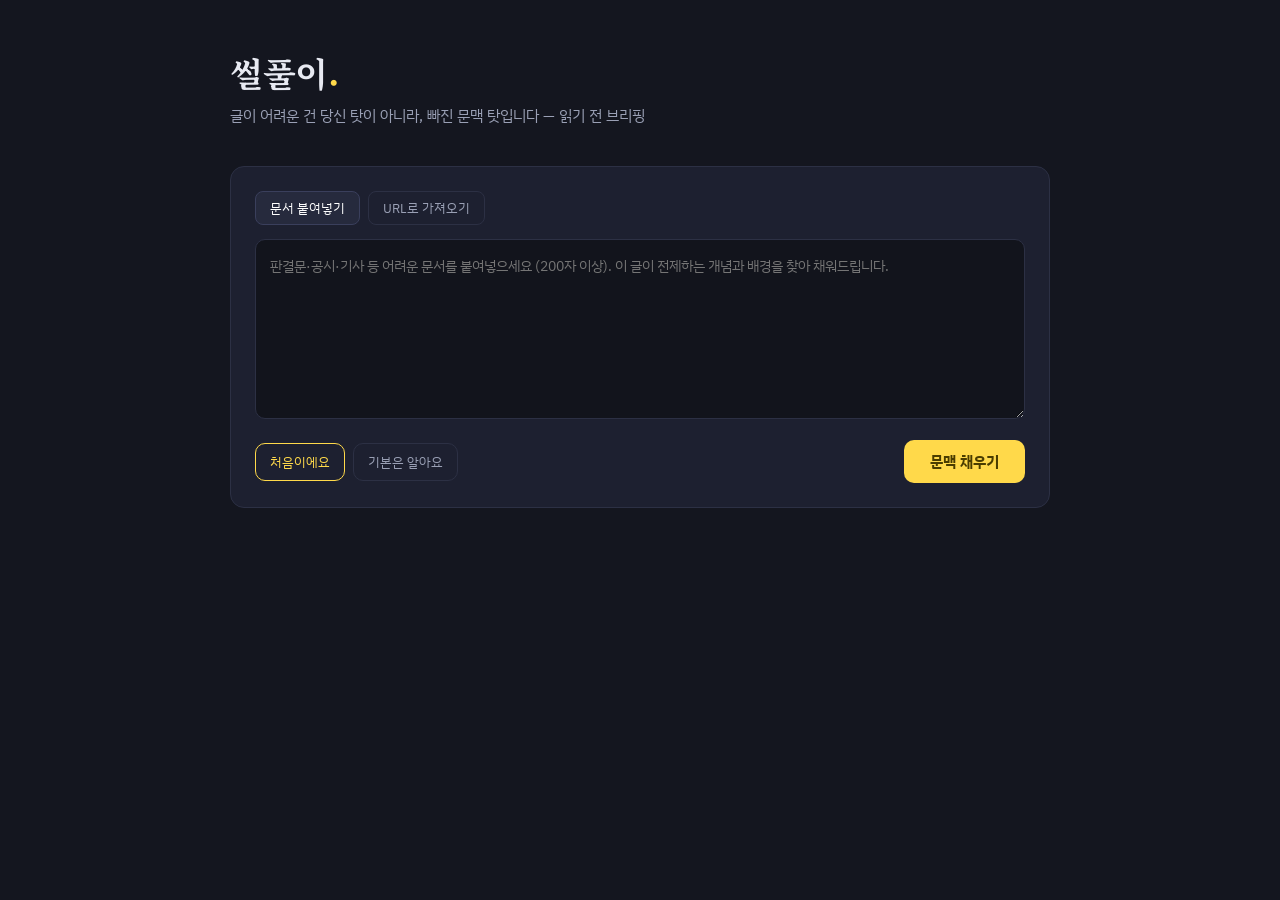
==== app/static/index.html @ b4c2c6a0 "feat!: 피봇 v0.3 — 썰 각색 → 읽기 전 문맥 브리핑 (전제 분석·문맥 카드·읽기 경로·스포일러 금지)" ====
<!DOCTYPE html>
<html lang="ko">
<head>
<meta charset="UTF-8">
<meta name="viewport" content="width=device-width, initial-scale=1.0">
<title>썰풀이 — 읽기 전 문맥 브리핑</title>
<link rel="preconnect" href="https://fonts.googleapis.com">
<link href="https://fonts.googleapis.com/css2?family=Noto+Serif+KR:wght@400;600;700&family=IBM+Plex+Sans+KR:wght@400;500;700&display=swap" rel="stylesheet">
<style>
  :root {
    --night: #14161f;
    --night-soft: #1d2030;
    --paper: #f7f4ec;
    --ink: #23201a;
    --dim: #9aa0b5;
    --line: #2c3044;
    --marker: #ffd94a;
    --marker-ink: #4a3d00;
  }
  * { margin: 0; padding: 0; box-sizing: border-box; }
  body { background: var(--night); color: #e8eaf2; font-family: 'IBM Plex Sans KR', sans-serif; min-height: 100vh; }
  .wrap { max-width: 860px; margin: 0 auto; padding: 48px 20px 96px; }

  header { margin-bottom: 40px; }
  .brand { font-family: 'Noto Serif KR', serif; font-size: 34px; font-weight: 700; letter-spacing: -0.5px; }
  .brand .dot { color: var(--marker); }
  .tagline { color: var(--dim); margin-top: 8px; font-size: 15px; }

  .panel { background: var(--night-soft); border: 1px solid var(--line); border-radius: 14px; padding: 24px; }
  .tabs { display: flex; gap: 8px; margin-bottom: 14px; }
  .tab { background: none; border: 1px solid var(--line); color: var(--dim); padding: 7px 14px; border-radius: 8px; font-size: 13px; cursor: pointer; font-family: inherit; }
  .tab.active { background: #262a3d; color: #fff; border-color: #3a3f5c; }
  textarea, input[type="url"] { width: 100%; background: #12141c; border: 1px solid var(--line); border-radius: 10px; color: #e8eaf2; padding: 14px; font-size: 14px; line-height: 1.7; font-family: inherit; }
  textarea { min-height: 180px; resize: vertical; }
  textarea:focus, input:focus { outline: 2px solid #4a517a; outline-offset: 1px; }

  .controls { display: flex; align-items: center; gap: 14px; margin-top: 16px; flex-wrap: wrap; }
  .style-pick { display: flex; gap: 8px; }
  .style-btn { background: none; border: 1px solid var(--line); color: var(--dim); padding: 9px 14px; border-radius: 10px; font-size: 13px; cursor: pointer; font-family: inherit; transition: all .15s; }
  .style-btn.active { border-color: var(--marker); color: var(--marker); }
  .go { margin-left: auto; background: var(--marker); color: var(--marker-ink); border: none; font-weight: 700; font-size: 15px; padding: 11px 26px; border-radius: 10px; cursor: pointer; font-family: inherit; }
  .go:hover { filter: brightness(1.06); }
  .go:disabled { opacity: .45; cursor: wait; }

  .progress { display: none; margin-top: 28px; color: var(--dim); font-size: 14px; }
  .progress.show { display: block; }
  .stage { display: flex; align-items: center; gap: 10px; padding: 6px 0; }
  .stage .lamp { width: 8px; height: 8px; border-radius: 50%; background: var(--line); flex-shrink: 0; }
  .stage.on .lamp { background: var(--marker); animation: pulse 1.2s infinite; }
  .stage.done .lamp { background: #5fc98e; animation: none; }
  .stage.done { color: #8b93ad; }
  @keyframes pulse { 50% { opacity: .35; } }

  .result { display: none; margin-top: 36px; }
  .result.show { display: block; }
  .paper-card { background: var(--paper); color: var(--ink); border-radius: 4px 18px 18px 4px; padding: 52px 56px; box-shadow: 0 24px 60px rgba(0,0,0,.5); border-left: 6px solid var(--marker); }
  .paper-card h2 { font-family: 'Noto Serif KR', serif; font-size: 25px; font-weight: 700; line-height: 1.45; margin-bottom: 8px; }
  .section-label { font-size: 12px; font-weight: 700; letter-spacing: 2px; color: #8a7430; margin: 34px 0 12px; }
  .section-label:first-of-type { margin-top: 26px; }
  .briefing { font-family: 'Noto Serif KR', serif; font-size: 16px; line-height: 1.95; }
  .briefing p { margin-bottom: 1.2em; }

  .concept { border: 1px solid #e4ddc9; background: #fdfbf5; border-radius: 12px; padding: 16px 18px; margin-bottom: 12px; }
  .concept .term-row { display: flex; align-items: baseline; gap: 10px; flex-wrap: wrap; margin-bottom: 6px; }
  .concept .term { font-weight: 700; font-size: 15.5px; }
  .concept .ktype { font-size: 10.5px; font-weight: 700; padding: 2px 8px; border-radius: 20px; letter-spacing: .5px; }
  .ktype.doc { background: #e7efe3; color: #3d6b45; }
  .ktype.gen { background: #eee7d5; color: #8a6d1f; }
  .concept .expl { font-size: 14px; line-height: 1.8; color: #3a352c; }
  .concept .why { font-size: 13px; line-height: 1.7; color: #6b6250; margin-top: 8px; padding-top: 8px; border-top: 1px dashed #e0d8c2; }
  .concept .why b { color: #4a3d00; }

  .path-item { display: flex; gap: 14px; margin-bottom: 14px; }
  .path-num { flex-shrink: 0; width: 26px; height: 26px; border-radius: 50%; background: var(--marker); color: var(--marker-ink); font-weight: 700; font-size: 13px; display: flex; align-items: center; justify-content: center; }
  .path-body { font-size: 14px; line-height: 1.75; padding-top: 2px; }
  .path-body .step { font-weight: 700; }
  .path-body .notice { color: #5c5446; }

  .takeaway { margin-top: 36px; padding: 20px 22px; background: linear-gradient(transparent 8%, rgba(255,217,74,.38) 8%, rgba(255,217,74,.38) 92%, transparent 92%); font-family: 'Noto Serif KR', serif; font-size: 15.5px; line-height: 1.9; }
  .takeaway .label { display: block; font-family: 'IBM Plex Sans KR', sans-serif; font-size: 12px; font-weight: 700; letter-spacing: 2px; margin-bottom: 8px; color: #7a6410; }

  .lab { margin-top: 28px; }
  .lab-title { font-size: 13px; color: var(--dim); letter-spacing: 1.5px; margin-bottom: 12px; }
  details { background: var(--night-soft); border: 1px solid var(--line); border-radius: 10px; margin-bottom: 10px; }
  summary { cursor: pointer; padding: 13px 18px; font-size: 14px; color: #c6cbe0; list-style: none; display: flex; align-items: center; gap: 10px; }
  summary::before { content: "▸"; color: var(--dim); font-size: 12px; }
  details[open] summary::before { content: "▾"; }
  .detail-body { padding: 0 18px 16px; font-size: 13px; }
  pre { background: #12141c; border-radius: 8px; padding: 14px; overflow-x: auto; color: #b9c0d8; line-height: 1.6; font-size: 12.5px; white-space: pre-wrap; word-break: break-all; }
  .verdict { display: flex; gap: 8px; padding: 7px 0; border-bottom: 1px solid var(--line); font-size: 13px; }
  .verdict:last-child { border-bottom: none; }
  .badge { flex-shrink: 0; font-size: 11px; font-weight: 700; padding: 2px 8px; border-radius: 20px; height: fit-content; }
  .badge.ok { background: #1e3a2c; color: #5fc98e; }
  .badge.gen { background: #3a331e; color: #d9b64a; }
  .badge.bad { background: #3a1e1e; color: #e07070; }
  .repaired-note { font-size: 12.5px; color: #d9b64a; margin: 8px 0 0; }

  .error { display: none; margin-top: 20px; padding: 14px 18px; background: #2c1a1e; border: 1px solid #5c2e36; border-radius: 10px; color: #f0a5b0; font-size: 14px; }
  .error.show { display: block; }
  .disclaimer { margin-top: 18px; font-size: 12px; color: #6b7189; line-height: 1.6; }

  @media (max-width: 640px) { .paper-card { padding: 32px 24px; } .go { width: 100%; margin-left: 0; } }
  @media (prefers-reduced-motion: reduce) { .stage.on .lamp { animation: none; } }
</style>
</head>
<body>
<div class="wrap">
  <header>
    <div class="brand">썰풀이<span class="dot">.</span></div>
    <p class="tagline">글이 어려운 건 당신 탓이 아니라, 빠진 문맥 탓입니다 — 읽기 전 브리핑</p>
  </header>

  <section class="panel">
    <div class="tabs">
      <button class="tab active" id="tab-text" onclick="switchTab('text')">문서 붙여넣기</button>
      <button class="tab" id="tab-url" onclick="switchTab('url')">URL로 가져오기</button>
    </div>

    <div id="input-text">
      <textarea id="doc-text" placeholder="판결문·공시·기사 등 어려운 문서를 붙여넣으세요 (200자 이상). 이 글이 전제하는 개념과 배경을 찾아 채워드립니다."></textarea>
    </div>
    <div id="input-url" style="display:none">
      <input type="url" id="doc-url" placeholder="https:// 문서 주소 (일부 사이트는 자동 추출이 안 될 수 있어요 — 그땐 붙여넣기로)">
    </div>

    <div class="controls">
      <div class="style-pick" role="group" aria-label="독자 수준">
        <button class="style-btn active" id="level-beginner" onclick="pickLevel('beginner')">처음이에요</button>
        <button class="style-btn" id="level-intermediate" onclick="pickLevel('intermediate')">기본은 알아요</button>
      </div>
      <button class="go" id="go" onclick="transform()">문맥 채우기</button>
    </div>

    <div class="progress" id="progress">
      <div class="stage" id="st-1"><span class="lamp"></span>문서를 분석하는 중 — 이 글이 전제하는 지식을 찾습니다</div>
      <div class="stage" id="st-2"><span class="lamp"></span>문맥을 채우는 중 — 개념과 배경을 이 글 기준으로 설명합니다</div>
      <div class="stage" id="st-3"><span class="lamp"></span>브리핑을 쓰는 중 — 원문을 읽을 준비를 만듭니다</div>
      <div class="stage" id="st-4"><span class="lamp"></span>검증하는 중 — 문서와 모순이 없는지 확인합니다</div>
    </div>

    <div class="error" id="error"></div>
  </section>

  <section class="result" id="result">
    <article class="paper-card">
      <h2 id="r-headline"></h2>

      <p class="section-label">읽기 전 브리핑</p>
      <div class="briefing" id="r-briefing"></div>

      <p class="section-label">이 글이 당신이 안다고 전제하는 것들</p>
      <div id="r-concepts"></div>

      <p class="section-label" id="bg-label">이 글이 답해주지 않는 배경</p>
      <div id="r-background"></div>

      <p class="section-label">이제 원문을 이렇게 읽으세요</p>
      <div id="r-path"></div>

      <div class="takeaway">
        <span class="label">이 글이 중요한 이유</span>
        <span id="r-takeaway"></span>
      </div>
    </article>

    <div class="lab">
      <p class="lab-title">파이프라인 들여다보기 — 단계별 산출물</p>
      <details>
        <summary>검증 리포트 — 브리핑 속 주장 vs 원문</summary>
        <div class="detail-body">
          <p class="repaired-note" id="r-repaired" style="display:none">⚠ 1차 생성에서 문제가 발견되어 자동 수정을 거친 결과입니다.</p>
          <div id="r-claims"></div>
        </div>
      </details>
      <details>
        <summary>① 문서 분석 결과 (전제된 지식 목록)</summary>
        <div class="detail-body"><pre id="r-analysis"></pre></div>
      </details>
    </div>

    <p class="disclaimer">
      개념 카드의 <b>일반 지식</b> 표시는 원문 밖의 통상적 설명임을 뜻합니다. 이 사건의 구체적 사실은 원문 기준이며,
      브리핑은 원문 독해를 돕기 위한 것으로 법률·투자 자문이 아닙니다. 원문은 저장되지 않습니다.
    </p>
  </section>
</div>

<script>
let mode = 'text';
let level = 'beginner';
let stageTimers = [];

function switchTab(m) {
  mode = m;
  document.getElementById('tab-text').classList.toggle('active', m === 'text');
  document.getElementById('tab-url').classList.toggle('active', m === 'url');
  document.getElementById('input-text').style.display = m === 'text' ? '' : 'none';
  document.getElementById('input-url').style.display = m === 'url' ? '' : 'none';
}

function pickLevel(l) {
  level = l;
  document.getElementById('level-beginner').classList.toggle('active', l === 'beginner');
  document.getElementById('level-intermediate').classList.toggle('active', l === 'intermediate');
}

function setStages(running) {
  stageTimers.forEach(clearTimeout);
  stageTimers = [];
  const ids = ['st-1', 'st-2', 'st-3', 'st-4'];
  ids.forEach(id => document.getElementById(id).className = 'stage');
  if (!running) return;
  const delays = [0, 14000, 34000, 55000];
  ids.forEach((id, i) => {
    stageTimers.push(setTimeout(() => {
      for (let j = 0; j < i; j++) document.getElementById(ids[j]).className = 'stage done';
      document.getElementById(id).className = 'stage on';
    }, delays[i]));
  });
}

async function transform() {
  const body = { level };
  if (mode === 'text') {
    body.text = document.getElementById('doc-text').value;
    if (!body.text || body.text.trim().length < 200) return showError('문서 본문을 200자 이상 붙여넣어주세요.');
  } else {
    body.url = document.getElementById('doc-url').value;
    if (!body.url) return showError('문서 URL을 입력해주세요.');
  }

  const go = document.getElementById('go');
  go.disabled = true;
  document.getElementById('error').className = 'error';
  document.getElementById('result').className = 'result';
  document.getElementById('progress').className = 'progress show';
  setStages(true);

  try {
    const res = await fetch('/api/transform', {
      method: 'POST',
      headers: { 'Content-Type': 'application/json' },
      body: JSON.stringify(body),
    });
    const data = await res.json();
    if (!res.ok) throw new Error(data.detail || '분석에 실패했습니다.');
    render(data);
  } catch (e) {
    showError(e.message);
  } finally {
    go.disabled = false;
    setStages(false);
    document.getElementById('progress').className = 'progress';
  }
}

function render(d) {
  document.getElementById('r-headline').textContent = d.headline;

  const briefEl = document.getElementById('r-briefing');
  briefEl.innerHTML = '';
  (d.before_reading || '').split(/\n\n+/).forEach(par => {
    const p = document.createElement('p');
    p.textContent = par.trim();
    if (p.textContent) briefEl.appendChild(p);
  });

  const conceptsEl = document.getElementById('r-concepts');
  conceptsEl.innerHTML = '';
  (d.concepts || []).forEach(c => {
    const card = document.createElement('div');
    card.className = 'concept';
    const isDoc = c.knowledge_type === '문서내용';
    card.innerHTML = `
      <div class="term-row">
        <span class="term"></span>
        <span class="ktype ${isDoc ? 'doc' : 'gen'}">${isDoc ? '이 글에서' : '일반 지식'}</span>
      </div>
      <div class="expl"></div>
      <div class="why"><b>이 글에서 중요한 이유</b> · <span></span></div>`;
    card.querySelector('.term').textContent = c.term;
    card.querySelector('.expl').textContent = c.explanation;
    card.querySelector('.why span').textContent = c.why_it_matters_here;
    conceptsEl.appendChild(card);
  });

  const bgEl = document.getElementById('r-background');
  bgEl.innerHTML = '';
  const bgs = d.background || [];
  document.getElementById('bg-label').style.display = bgs.length ? '' : 'none';
  bgs.forEach(b => {
    const card = document.createElement('div');
    card.className = 'concept';
    const isDoc = b.knowledge_type === '문서내용';
    card.innerHTML = `
      <div class="term-row">
        <span class="term"></span>
        <span class="ktype ${isDoc ? 'doc' : 'gen'}">${isDoc ? '이 글에서' : '일반 지식'}</span>
      </div>
      <div class="expl"></div>`;
    card.querySelector('.term').textContent = b.question;
    card.querySelector('.expl').textContent = b.answer;
    bgEl.appendChild(card);
  });

  const pathEl = document.getElementById('r-path');
  pathEl.innerHTML = '';
  (d.reading_path || []).forEach((p, i) => {
    const row = document.createElement('div');
    row.className = 'path-item';
    row.innerHTML = `<div class="path-num">${i + 1}</div>
      <div class="path-body"><span class="step"></span> — <span class="notice"></span></div>`;
    row.querySelector('.step').textContent = p.step;
    row.querySelector('.notice').textContent = p.what_to_notice;
    pathEl.appendChild(row);
  });

  document.getElementById('r-takeaway').textContent = d.takeaway;
  document.getElementById('r-repaired').style.display = d.repaired ? '' : 'none';

  const claimsEl = document.getElementById('r-claims');
  claimsEl.innerHTML = '';
  ((d.verification || {}).claims || []).forEach(c => {
    const row = document.createElement('div');
    row.className = 'verdict';
    const cls = c.verdict === '문서근거' ? 'ok' : (c.verdict === '일반지식' ? 'gen' : 'bad');
    const badge = document.createElement('span');
    badge.className = 'badge ' + cls;
    badge.textContent = c.verdict;
    const text = document.createElement('span');
    text.textContent = c.claim + (c.note ? '  ·  ' + c.note : '');
    row.appendChild(badge);
    row.appendChild(text);
    claimsEl.appendChild(row);
  });

  document.getElementById('r-analysis').textContent = JSON.stringify(d.analysis, null, 2);

  document.getElementById('result').className = 'result show';
  document.getElementById('result').scrollIntoView({ behavior: 'smooth' });
}

function showError(msg) {
  const el = document.getElementById('error');
  el.textContent = msg;
  el.className = 'error show';
}
</script>
</body>
</html>
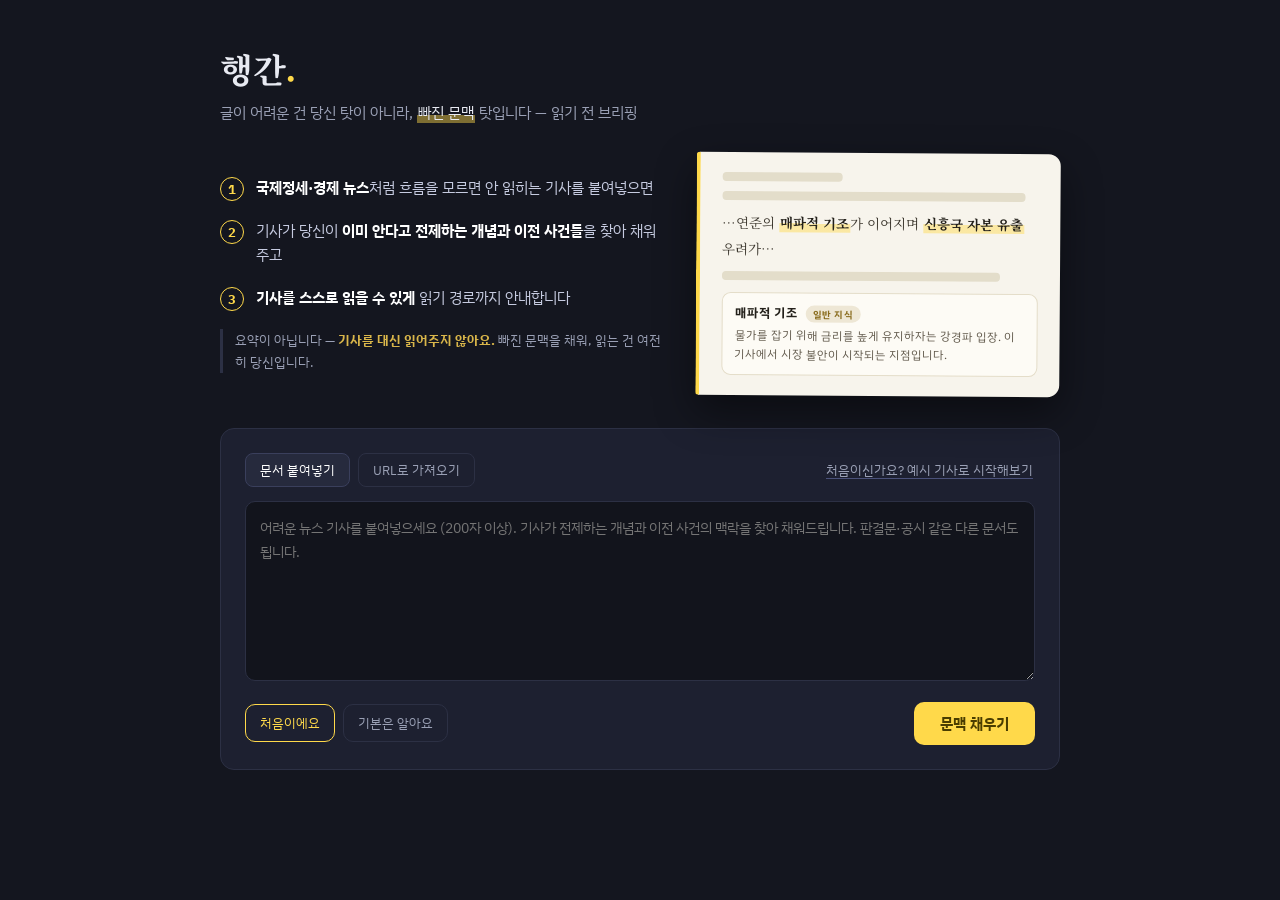
==== commit b66ff38e: "feat: 뉴스 타겟 특화(v0.4) — 프롬프트를 '이전 사건의 연쇄' 중심으로, 최신 사건 환각 방지 규칙 추가 - analyze: 뉴스는 연재물 — missing_backgr" ====
--- a/app/static/index.html
+++ b/app/static/index.html
@@ -3,7 +3,8 @@
 <head>
 <meta charset="UTF-8">
 <meta name="viewport" content="width=device-width, initial-scale=1.0">
-<title>썰풀이 — 읽기 전 문맥 브리핑</title>
+<title>행간 — 읽기 전 문맥 브리핑</title>
+<link rel="icon" href="data:image/svg+xml,%3Csvg xmlns='http://www.w3.org/2000/svg' viewBox='0 0 100 100'%3E%3Crect width='100' height='100' rx='20' fill='%2314161f'/%3E%3Ctext x='50' y='70' font-size='56' text-anchor='middle' fill='%23ffd94a' font-family='serif' font-weight='700'%3E행%3C/text%3E%3C/svg%3E">
 <link rel="preconnect" href="https://fonts.googleapis.com">
 <link href="https://fonts.googleapis.com/css2?family=Noto+Serif+KR:wght@400;600;700&family=IBM+Plex+Sans+KR:wght@400;500;700&display=swap" rel="stylesheet">
 <style>
@@ -16,69 +17,105 @@
     --line: #2c3044;
     --marker: #ffd94a;
     --marker-ink: #4a3d00;
+    --marker-soft: rgba(255, 217, 74, .45);
   }
   * { margin: 0; padding: 0; box-sizing: border-box; }
   body { background: var(--night); color: #e8eaf2; font-family: 'IBM Plex Sans KR', sans-serif; min-height: 100vh; }
-  .wrap { max-width: 860px; margin: 0 auto; padding: 48px 20px 96px; }
-
-  header { margin-bottom: 40px; }
+  .wrap { max-width: 880px; margin: 0 auto; padding: 44px 20px 96px; }
+
+  /* ── 헤더 + 히어로 ─────────────────────────────── */
+  header { margin-bottom: 28px; }
   .brand { font-family: 'Noto Serif KR', serif; font-size: 34px; font-weight: 700; letter-spacing: -0.5px; }
   .brand .dot { color: var(--marker); }
-  .tagline { color: var(--dim); margin-top: 8px; font-size: 15px; }
-
+  .tagline { color: var(--dim); margin-top: 8px; font-size: 15px; line-height: 1.6; }
+  .tagline mark { background: linear-gradient(transparent 62%, var(--marker-soft) 62%); color: #e8eaf2; padding: 0 1px; }
+
+  .hero { display: flex; gap: 32px; align-items: stretch; margin-bottom: 32px; }
+  .hero-what { flex: 1 1 55%; display: flex; flex-direction: column; justify-content: center; gap: 18px; }
+  .hero-step { display: flex; gap: 12px; align-items: flex-start; }
+  .hero-step .n { flex-shrink: 0; width: 24px; height: 24px; border-radius: 50%; border: 1.5px solid var(--marker); color: var(--marker); font-size: 12.5px; font-weight: 700; display: flex; align-items: center; justify-content: center; margin-top: 1px; }
+  .hero-step p { font-size: 14.5px; line-height: 1.7; color: #c6cbe0; }
+  .hero-step b { color: #fff; font-weight: 700; }
+  .hero-not { font-size: 13px; color: var(--dim); line-height: 1.7; border-left: 3px solid var(--line); padding-left: 12px; }
+  .hero-not b { color: #d9b64a; }
+
+  /* 미니 데모: 원문 속 용어에 형광펜 → 개념 카드가 달리는 모습 */
+  .hero-demo { flex: 1 1 45%; min-width: 0; display: flex; align-items: center; }
+  .demo-paper { background: var(--paper); color: var(--ink); border-radius: 3px 12px 12px 3px; border-left: 4px solid var(--marker); padding: 20px 22px; width: 100%; box-shadow: 0 16px 40px rgba(0,0,0,.45); transform: rotate(.4deg); }
+  .demo-line { height: 9px; border-radius: 4px; background: #e3ddca; margin-bottom: 10px; }
+  .demo-sent { font-family: 'Noto Serif KR', serif; font-size: 13.5px; line-height: 1.9; margin-bottom: 10px; color: #3a352c; }
+  .demo-sent mark { background: linear-gradient(transparent 55%, var(--marker-soft) 55%); font-weight: 700; color: var(--ink); padding: 0 1px; }
+  .demo-card { border: 1px solid #e4ddc9; background: #fdfbf5; border-radius: 9px; padding: 10px 12px; margin-top: 12px; }
+  .demo-card .row { display: flex; align-items: baseline; gap: 8px; margin-bottom: 4px; }
+  .demo-card .term { font-weight: 700; font-size: 12.5px; }
+  .demo-card .badge-gen { font-size: 9.5px; font-weight: 700; padding: 1.5px 7px; border-radius: 20px; background: #eee7d5; color: #8a6d1f; letter-spacing: .5px; }
+  .demo-card p { font-size: 11.5px; line-height: 1.65; color: #5c5446; }
+
+  /* ── 입력 패널 ─────────────────────────────────── */
   .panel { background: var(--night-soft); border: 1px solid var(--line); border-radius: 14px; padding: 24px; }
-  .tabs { display: flex; gap: 8px; margin-bottom: 14px; }
+  .panel-top { display: flex; align-items: center; gap: 8px; margin-bottom: 14px; }
+  .tabs { display: flex; gap: 8px; }
   .tab { background: none; border: 1px solid var(--line); color: var(--dim); padding: 7px 14px; border-radius: 8px; font-size: 13px; cursor: pointer; font-family: inherit; }
   .tab.active { background: #262a3d; color: #fff; border-color: #3a3f5c; }
+  .sample-btn { margin-left: auto; background: none; border: none; color: var(--dim); font-size: 12.5px; cursor: pointer; font-family: inherit; text-decoration: underline; text-underline-offset: 3px; text-decoration-color: #4a517a; padding: 4px 2px; }
+  .sample-btn:hover { color: var(--marker); text-decoration-color: var(--marker); }
   textarea, input[type="url"] { width: 100%; background: #12141c; border: 1px solid var(--line); border-radius: 10px; color: #e8eaf2; padding: 14px; font-size: 14px; line-height: 1.7; font-family: inherit; }
   textarea { min-height: 180px; resize: vertical; }
   textarea:focus, input:focus { outline: 2px solid #4a517a; outline-offset: 1px; }
 
   .controls { display: flex; align-items: center; gap: 14px; margin-top: 16px; flex-wrap: wrap; }
   .style-pick { display: flex; gap: 8px; }
-  .style-btn { background: none; border: 1px solid var(--line); color: var(--dim); padding: 9px 14px; border-radius: 10px; font-size: 13px; cursor: pointer; font-family: inherit; transition: all .15s; }
+  .style-btn { background: none; border: 1px solid var(--line); color: var(--dim); padding: 9px 14px; border-radius: 10px; font-size: 13px; cursor: pointer; font-family: inherit; transition: border-color .15s, color .15s; }
   .style-btn.active { border-color: var(--marker); color: var(--marker); }
   .go { margin-left: auto; background: var(--marker); color: var(--marker-ink); border: none; font-weight: 700; font-size: 15px; padding: 11px 26px; border-radius: 10px; cursor: pointer; font-family: inherit; }
   .go:hover { filter: brightness(1.06); }
   .go:disabled { opacity: .45; cursor: wait; }
 
-  .progress { display: none; margin-top: 28px; color: var(--dim); font-size: 14px; }
+  /* ── 진행 표시 ─────────────────────────────────── */
+  .progress { display: none; margin-top: 22px; border-top: 1px dashed var(--line); padding-top: 18px; }
   .progress.show { display: block; }
-  .stage { display: flex; align-items: center; gap: 10px; padding: 6px 0; }
+  .progress-head { display: flex; align-items: baseline; gap: 8px; font-size: 13px; color: var(--dim); margin-bottom: 12px; }
+  .progress-head .elapsed { color: var(--marker); font-weight: 700; font-variant-numeric: tabular-nums; }
+  .stage { display: flex; align-items: center; gap: 10px; padding: 7px 10px; border-radius: 8px; font-size: 14px; color: var(--dim); }
   .stage .lamp { width: 8px; height: 8px; border-radius: 50%; background: var(--line); flex-shrink: 0; }
+  .stage.on { background: rgba(255, 217, 74, .07); color: #f0e6bd; }
   .stage.on .lamp { background: var(--marker); animation: pulse 1.2s infinite; }
+  .stage.done { color: #8b93ad; }
   .stage.done .lamp { background: #5fc98e; animation: none; }
-  .stage.done { color: #8b93ad; }
+  .stage.done::after { content: "완료"; margin-left: auto; font-size: 11px; color: #5fc98e; letter-spacing: 1px; }
   @keyframes pulse { 50% { opacity: .35; } }
 
+  /* ── 결과: 종이 카드 ───────────────────────────── */
   .result { display: none; margin-top: 36px; }
   .result.show { display: block; }
   .paper-card { background: var(--paper); color: var(--ink); border-radius: 4px 18px 18px 4px; padding: 52px 56px; box-shadow: 0 24px 60px rgba(0,0,0,.5); border-left: 6px solid var(--marker); }
   .paper-card h2 { font-family: 'Noto Serif KR', serif; font-size: 25px; font-weight: 700; line-height: 1.45; margin-bottom: 8px; }
-  .section-label { font-size: 12px; font-weight: 700; letter-spacing: 2px; color: #8a7430; margin: 34px 0 12px; }
+  .section-label { display: flex; align-items: center; gap: 8px; font-size: 12px; font-weight: 700; letter-spacing: 2px; color: #8a7430; margin: 38px 0 14px; }
+  .section-label::before { content: ""; width: 14px; height: 8px; border-radius: 2px; background: var(--marker-soft); }
   .section-label:first-of-type { margin-top: 26px; }
   .briefing { font-family: 'Noto Serif KR', serif; font-size: 16px; line-height: 1.95; }
   .briefing p { margin-bottom: 1.2em; }
 
-  .concept { border: 1px solid #e4ddc9; background: #fdfbf5; border-radius: 12px; padding: 16px 18px; margin-bottom: 12px; }
-  .concept .term-row { display: flex; align-items: baseline; gap: 10px; flex-wrap: wrap; margin-bottom: 6px; }
-  .concept .term { font-weight: 700; font-size: 15.5px; }
-  .concept .ktype { font-size: 10.5px; font-weight: 700; padding: 2px 8px; border-radius: 20px; letter-spacing: .5px; }
+  .concept { border: 1px solid #e4ddc9; background: #fdfbf5; border-radius: 12px; padding: 18px 20px; margin-bottom: 14px; }
+  .concept .term-row { display: flex; align-items: baseline; gap: 10px; flex-wrap: wrap; margin-bottom: 8px; }
+  .concept .term { font-weight: 700; font-size: 16px; background: linear-gradient(transparent 62%, var(--marker-soft) 62%); padding: 0 2px; }
+  .concept .ktype { font-size: 10.5px; font-weight: 700; padding: 2.5px 9px; border-radius: 20px; letter-spacing: .5px; }
   .ktype.doc { background: #e7efe3; color: #3d6b45; }
   .ktype.gen { background: #eee7d5; color: #8a6d1f; }
-  .concept .expl { font-size: 14px; line-height: 1.8; color: #3a352c; }
-  .concept .why { font-size: 13px; line-height: 1.7; color: #6b6250; margin-top: 8px; padding-top: 8px; border-top: 1px dashed #e0d8c2; }
+  .concept .expl { font-size: 14.5px; line-height: 1.85; color: #33302a; }
+  .concept .why { font-size: 13px; line-height: 1.75; color: #6b6250; margin-top: 10px; padding-top: 10px; border-top: 1px dashed #e0d8c2; }
   .concept .why b { color: #4a3d00; }
 
-  .path-item { display: flex; gap: 14px; margin-bottom: 14px; }
+  .path-item { display: flex; gap: 14px; margin-bottom: 16px; }
   .path-num { flex-shrink: 0; width: 26px; height: 26px; border-radius: 50%; background: var(--marker); color: var(--marker-ink); font-weight: 700; font-size: 13px; display: flex; align-items: center; justify-content: center; }
-  .path-body { font-size: 14px; line-height: 1.75; padding-top: 2px; }
+  .path-body { font-size: 14px; line-height: 1.8; padding-top: 2px; }
   .path-body .step { font-weight: 700; }
   .path-body .notice { color: #5c5446; }
 
-  .takeaway { margin-top: 36px; padding: 20px 22px; background: linear-gradient(transparent 8%, rgba(255,217,74,.38) 8%, rgba(255,217,74,.38) 92%, transparent 92%); font-family: 'Noto Serif KR', serif; font-size: 15.5px; line-height: 1.9; }
+  .takeaway { margin-top: 38px; padding: 20px 22px; background: linear-gradient(transparent 8%, rgba(255,217,74,.38) 8%, rgba(255,217,74,.38) 92%, transparent 92%); font-family: 'Noto Serif KR', serif; font-size: 15.5px; line-height: 1.9; }
   .takeaway .label { display: block; font-family: 'IBM Plex Sans KR', sans-serif; font-size: 12px; font-weight: 700; letter-spacing: 2px; margin-bottom: 8px; color: #7a6410; }
 
+  /* ── 파이프라인 랩 ─────────────────────────────── */
   .lab { margin-top: 28px; }
   .lab-title { font-size: 13px; color: var(--dim); letter-spacing: 1.5px; margin-bottom: 12px; }
   details { background: var(--night-soft); border: 1px solid var(--line); border-radius: 10px; margin-bottom: 10px; }
@@ -95,29 +132,74 @@
   .badge.bad { background: #3a1e1e; color: #e07070; }
   .repaired-note { font-size: 12.5px; color: #d9b64a; margin: 8px 0 0; }
 
-  .error { display: none; margin-top: 20px; padding: 14px 18px; background: #2c1a1e; border: 1px solid #5c2e36; border-radius: 10px; color: #f0a5b0; font-size: 14px; }
+  .error { display: none; margin-top: 20px; padding: 14px 18px; background: #2c1a1e; border: 1px solid #5c2e36; border-radius: 10px; color: #f0a5b0; font-size: 14px; line-height: 1.6; }
   .error.show { display: block; }
   .disclaimer { margin-top: 18px; font-size: 12px; color: #6b7189; line-height: 1.6; }
 
-  @media (max-width: 640px) { .paper-card { padding: 32px 24px; } .go { width: 100%; margin-left: 0; } }
+  /* ── 모바일 ────────────────────────────────────── */
+  @media (max-width: 720px) {
+    .wrap { padding: 28px 14px 72px; }
+    .brand { font-size: 28px; }
+    .tagline { font-size: 14px; }
+    .hero { flex-direction: column; gap: 20px; margin-bottom: 24px; }
+    .hero-demo { display: none; }
+    .panel { padding: 18px 14px; }
+    .panel-top { flex-wrap: wrap; }
+    .sample-btn { margin-left: 0; width: 100%; text-align: left; }
+    .controls { gap: 10px; }
+    .style-pick { width: 100%; }
+    .style-btn { flex: 1; }
+    .go { width: 100%; margin-left: 0; }
+    .paper-card { padding: 30px 20px; border-radius: 3px 12px 12px 3px; }
+    .paper-card h2 { font-size: 21px; }
+    .briefing { font-size: 15px; line-height: 1.9; }
+    .concept { padding: 15px 14px; }
+    .concept .expl { font-size: 14px; }
+    .takeaway { padding: 16px; font-size: 14.5px; }
+    .stage { font-size: 13px; }
+  }
   @media (prefers-reduced-motion: reduce) { .stage.on .lamp { animation: none; } }
 </style>
 </head>
 <body>
 <div class="wrap">
   <header>
-    <div class="brand">썰풀이<span class="dot">.</span></div>
-    <p class="tagline">글이 어려운 건 당신 탓이 아니라, 빠진 문맥 탓입니다 — 읽기 전 브리핑</p>
+    <div class="brand">행간<span class="dot">.</span></div>
+    <p class="tagline">글이 어려운 건 당신 탓이 아니라, <mark>빠진 문맥</mark> 탓입니다 — 읽기 전 브리핑</p>
   </header>
 
+  <section class="hero">
+    <div class="hero-what">
+      <div class="hero-step"><span class="n">1</span><p><b>국제정세·경제 뉴스</b>처럼 흐름을 모르면 안 읽히는 기사를 붙여넣으면</p></div>
+      <div class="hero-step"><span class="n">2</span><p>기사가 당신이 <b>이미 안다고 전제하는 개념과 이전 사건들</b>을 찾아 채워주고</p></div>
+      <div class="hero-step"><span class="n">3</span><p><b>기사를 스스로 읽을 수 있게</b> 읽기 경로까지 안내합니다</p></div>
+      <p class="hero-not">요약이 아닙니다 — <b>기사를 대신 읽어주지 않아요.</b> 빠진 문맥을 채워, 읽는 건 여전히 당신입니다.</p>
+    </div>
+    <div class="hero-demo" aria-hidden="true">
+      <div class="demo-paper">
+        <div class="demo-line" style="width:38%"></div>
+        <div class="demo-line" style="width:96%"></div>
+        <p class="demo-sent">…연준의 <mark>매파적 기조</mark>가 이어지며 <mark>신흥국 자본 유출</mark> 우려가…</p>
+        <div class="demo-line" style="width:88%"></div>
+        <div class="demo-card">
+          <div class="row"><span class="term">매파적 기조</span><span class="badge-gen">일반 지식</span></div>
+          <p>물가를 잡기 위해 금리를 높게 유지하자는 강경파 입장. 이 기사에서 시장 불안이 시작되는 지점입니다.</p>
+        </div>
+      </div>
+    </div>
+  </section>
+
   <section class="panel">
-    <div class="tabs">
-      <button class="tab active" id="tab-text" onclick="switchTab('text')">문서 붙여넣기</button>
-      <button class="tab" id="tab-url" onclick="switchTab('url')">URL로 가져오기</button>
+    <div class="panel-top">
+      <div class="tabs">
+        <button class="tab active" id="tab-text" onclick="switchTab('text')">문서 붙여넣기</button>
+        <button class="tab" id="tab-url" onclick="switchTab('url')">URL로 가져오기</button>
+      </div>
+      <button class="sample-btn" onclick="fillSample()">처음이신가요? 예시 기사로 시작해보기</button>
     </div>
 
     <div id="input-text">
-      <textarea id="doc-text" placeholder="판결문·공시·기사 등 어려운 문서를 붙여넣으세요 (200자 이상). 이 글이 전제하는 개념과 배경을 찾아 채워드립니다."></textarea>
+      <textarea id="doc-text" placeholder="어려운 뉴스 기사를 붙여넣으세요 (200자 이상). 기사가 전제하는 개념과 이전 사건의 맥락을 찾아 채워드립니다. 판결문·공시 같은 다른 문서도 됩니다."></textarea>
     </div>
     <div id="input-url" style="display:none">
       <input type="url" id="doc-url" placeholder="https:// 문서 주소 (일부 사이트는 자동 추출이 안 될 수 있어요 — 그땐 붙여넣기로)">
@@ -132,10 +214,12 @@
     </div>
 
     <div class="progress" id="progress">
+      <div class="progress-head">문맥을 채우는 중 · <span class="elapsed" id="elapsed">0초</span> 경과 · 보통 1~2분 걸려요 — 그동안 커피 한 모금 ☕</div>
       <div class="stage" id="st-1"><span class="lamp"></span>문서를 분석하는 중 — 이 글이 전제하는 지식을 찾습니다</div>
       <div class="stage" id="st-2"><span class="lamp"></span>문맥을 채우는 중 — 개념과 배경을 이 글 기준으로 설명합니다</div>
       <div class="stage" id="st-3"><span class="lamp"></span>브리핑을 쓰는 중 — 원문을 읽을 준비를 만듭니다</div>
       <div class="stage" id="st-4"><span class="lamp"></span>검증하는 중 — 문서와 모순이 없는지 확인합니다</div>
+      <div class="stage" id="st-5" style="display:none"><span class="lamp"></span>검증에서 문제 발견 — 자동 수정 후 다시 검증합니다</div>
     </div>
 
     <div class="error" id="error"></div>
@@ -188,7 +272,23 @@
 <script>
 let mode = 'text';
 let level = 'beginner';
-let stageTimers = [];
+let elapsedTimer = null;
+
+// 파이프라인 단계 → 진행 램프. repair(st-5)는 검증에서 문제가 발견될 때만 나타난다.
+const STAGE_LAMP = { analyze: 'st-1', contextualize: 'st-2', compose: 'st-3', verify: 'st-4', repair: 'st-5' };
+
+// 예시 문서: 학습용으로 구성한 가상의 경제 기사 (실제 보도 아님, 실명 인용 없음)
+const SAMPLE_DOC = `한국은행 금융통화위원회가 15일 기준금리를 연 3.50%로 동결했다. 다섯 차례 연속 동결이다. 한은 총재는 기자간담회에서 "물가 상승률이 목표 수준으로 수렴한다는 확신이 설 때까지 긴축 기조를 이어가겠다"며, 금통위원 한 명이 3.75%로의 인상 가능성을 열어둬야 한다는 소수의견을 냈다고 밝혔다.
+
+이번 결정의 배경에는 다섯 달 연속 둔화한 근원물가가 있다. 다만 가계부채가 다시 늘어나는 점, 미 연방준비제도(Fed)가 추가 긴축 가능성을 시사한 점은 부담 요인이다. 한미 기준금리 차가 역대 최대 수준인 2%포인트까지 벌어진 상황에서, 외국인 자금 유출과 환율 불안을 우려하는 목소리도 나온다.
+
+시장의 관심은 이제 인하 전환 시점으로 옮겨가고 있다. 채권시장에서는 연내 인하 기대가 반영되기 시작했지만, 한은은 "시장이 앞서가고 있다"며 선을 그었다. 발표 직후 원/달러 환율은 소폭 하락했고, 국고채 3년물 금리는 보합권에서 움직였다. 전문가들은 부동산 프로젝트파이낸싱(PF) 부실과 가계부채 관리가 향후 통화정책의 최대 변수가 될 것으로 보고 있다.`;
+
+function fillSample() {
+  switchTab('text');
+  document.getElementById('doc-text').value = SAMPLE_DOC;
+  document.getElementById('doc-text').scrollTop = 0;
+}
 
 function switchTab(m) {
   mode = m;
@@ -204,19 +304,62 @@
   document.getElementById('level-intermediate').classList.toggle('active', l === 'intermediate');
 }
 
-function setStages(running) {
-  stageTimers.forEach(clearTimeout);
-  stageTimers = [];
-  const ids = ['st-1', 'st-2', 'st-3', 'st-4'];
-  ids.forEach(id => document.getElementById(id).className = 'stage');
-  if (!running) return;
-  const delays = [0, 14000, 34000, 55000];
-  ids.forEach((id, i) => {
-    stageTimers.push(setTimeout(() => {
-      for (let j = 0; j < i; j++) document.getElementById(ids[j]).className = 'stage done';
-      document.getElementById(id).className = 'stage on';
-    }, delays[i]));
-  });
+function resetStages() {
+  Object.values(STAGE_LAMP).forEach(id => document.getElementById(id).className = 'stage');
+  document.getElementById('st-5').style.display = 'none';
+}
+
+function onStageEvent(stage, status) {
+  const id = STAGE_LAMP[stage];
+  if (!id) return;
+  const el = document.getElementById(id);
+  if (stage === 'repair') el.style.display = '';
+  el.className = status === 'start' ? 'stage on' : 'stage done';
+}
+
+function startElapsed() {
+  const el = document.getElementById('elapsed');
+  el.textContent = '0초';
+  const startedAt = Date.now();
+  elapsedTimer = setInterval(() => {
+    const s = Math.floor((Date.now() - startedAt) / 1000);
+    el.textContent = s < 60 ? `${s}초` : `${Math.floor(s / 60)}분 ${s % 60}초`;
+  }, 1000);
+}
+
+function stopElapsed() {
+  clearInterval(elapsedTimer);
+  elapsedTimer = null;
+}
+
+// SSE 스트림(fetch 응답 본문)을 파싱해 stage 이벤트를 중계하고 최종 result를 돌려준다
+async function readSSE(res, onStage) {
+  const reader = res.body.getReader();
+  const decoder = new TextDecoder();
+  let buf = '';
+  let result = null;
+  while (true) {
+    const { done, value } = await reader.read();
+    if (done) break;
+    buf += decoder.decode(value, { stream: true });
+    let idx;
+    while ((idx = buf.indexOf('\n\n')) !== -1) {
+      const chunk = buf.slice(0, idx);
+      buf = buf.slice(idx + 2);
+      let event = 'message', data = '';
+      for (const line of chunk.split('\n')) {
+        if (line.startsWith('event: ')) event = line.slice(7).trim();
+        else if (line.startsWith('data: ')) data += line.slice(6);
+      }
+      if (!data) continue;
+      const payload = JSON.parse(data);
+      if (event === 'stage') onStage(payload.stage, payload.status);
+      else if (event === 'result') result = payload;
+      else if (event === 'error') throw new Error(payload.detail || '분석에 실패했습니다.');
+    }
+  }
+  if (!result) throw new Error('서버 응답이 중단되었습니다. 다시 시도해주세요.');
+  return result;
 }
 
 async function transform() {
@@ -234,22 +377,27 @@
   document.getElementById('error').className = 'error';
   document.getElementById('result').className = 'result';
   document.getElementById('progress').className = 'progress show';
-  setStages(true);
+  resetStages();
+  startElapsed();
 
   try {
-    const res = await fetch('/api/transform', {
+    const res = await fetch('/api/transform/stream', {
       method: 'POST',
       headers: { 'Content-Type': 'application/json' },
       body: JSON.stringify(body),
     });
-    const data = await res.json();
-    if (!res.ok) throw new Error(data.detail || '분석에 실패했습니다.');
+    if (!res.ok) {
+      const data = await res.json().catch(() => ({}));
+      throw new Error(data.detail || '분석에 실패했습니다.');
+    }
+    const data = await readSSE(res, onStageEvent);
     render(data);
   } catch (e) {
     showError(e.message);
   } finally {
     go.disabled = false;
-    setStages(false);
+    stopElapsed();
+    resetStages();
     document.getElementById('progress').className = 'progress';
   }
 }
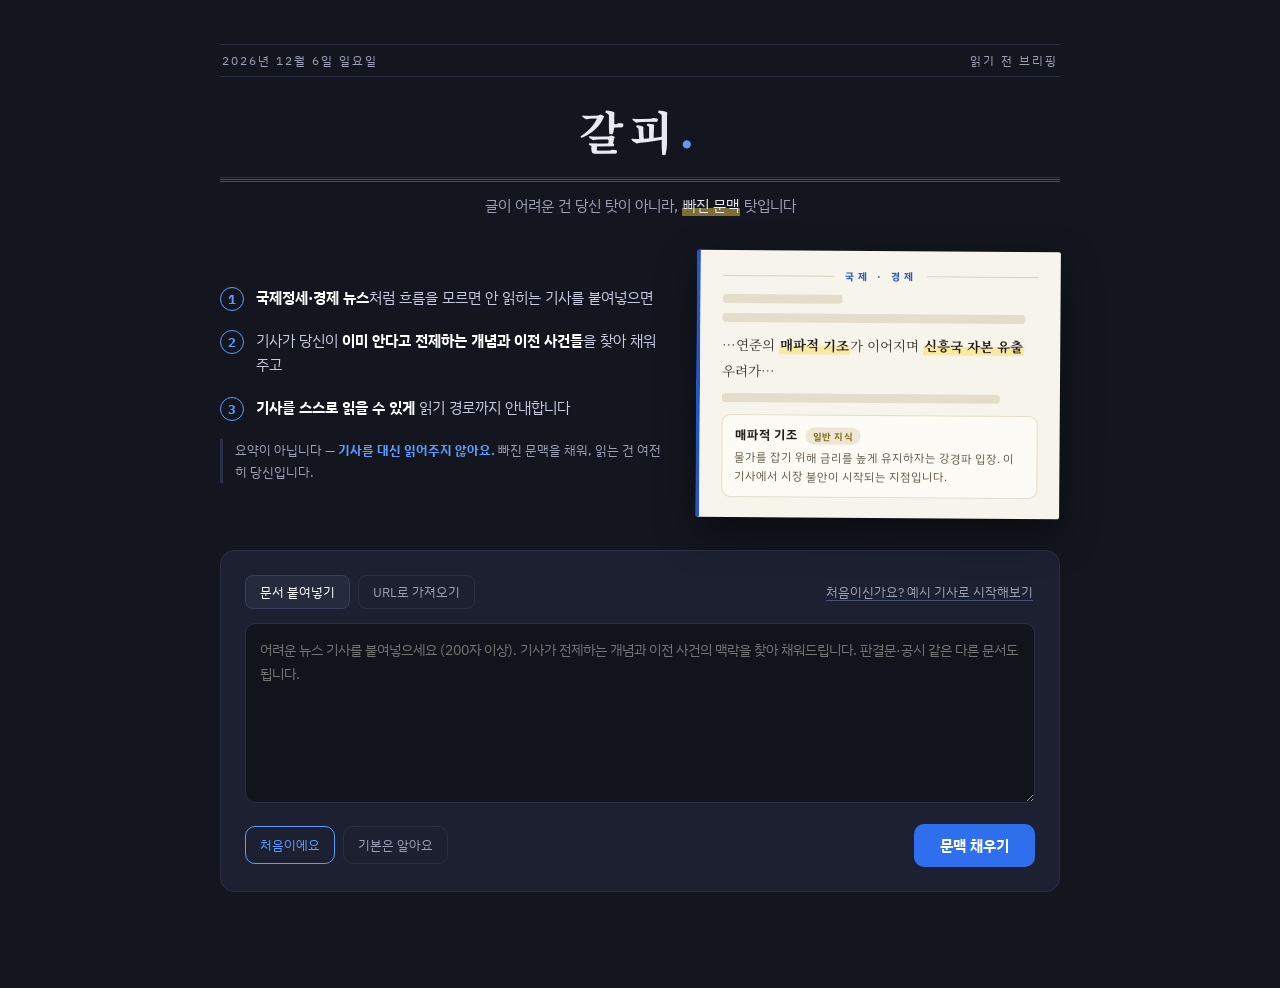
==== commit 8ef479c0: "feat: 확장 아이콘 — '갈' 글자 대신 책갈피 리본으로, 툴바·패널·확장 관리에 표시 - 다크 라운드 사각형 + 프레스 블루 그라데이션 책갈피 리본(제비꼬리) — 패널의 리본" ====
--- a/app/static/index.html
+++ b/app/static/index.html
@@ -3,8 +3,8 @@
 <head>
 <meta charset="UTF-8">
 <meta name="viewport" content="width=device-width, initial-scale=1.0">
-<title>행간 — 읽기 전 문맥 브리핑</title>
-<link rel="icon" href="data:image/svg+xml,%3Csvg xmlns='http://www.w3.org/2000/svg' viewBox='0 0 100 100'%3E%3Crect width='100' height='100' rx='20' fill='%2314161f'/%3E%3Ctext x='50' y='70' font-size='56' text-anchor='middle' fill='%23ffd94a' font-family='serif' font-weight='700'%3E행%3C/text%3E%3C/svg%3E">
+<title>갈피 — 읽기 전 배경지식 브리핑</title>
+<link rel="icon" href="data:image/svg+xml,%3Csvg xmlns='http://www.w3.org/2000/svg' viewBox='0 0 100 100'%3E%3Crect width='100' height='100' rx='21' fill='%2314161f'/%3E%3Cpath d='M32 16 h36 v68 l-18 -14 -18 14 z' fill='%232f6fed'/%3E%3C/svg%3E">
 <link rel="preconnect" href="https://fonts.googleapis.com">
 <link href="https://fonts.googleapis.com/css2?family=Noto+Serif+KR:wght@400;600;700&family=IBM+Plex+Sans+KR:wght@400;500;700&display=swap" rel="stylesheet">
 <style>
@@ -18,30 +18,38 @@
     --marker: #ffd94a;
     --marker-ink: #4a3d00;
     --marker-soft: rgba(255, 217, 74, .45);
+    /* 프레스 블루 — 브랜드·구조 요소용. 형광펜(--marker)은 텍스트 하이라이트 전용으로 유지 */
+    --press: #5b9dff;        /* 다크 배경 위 */
+    --press-ink: #2456c4;    /* 종이 위 잉크 */
+    --press-btn: #2f6fed;    /* 버튼 배경 */
   }
   * { margin: 0; padding: 0; box-sizing: border-box; }
   body { background: var(--night); color: #e8eaf2; font-family: 'IBM Plex Sans KR', sans-serif; min-height: 100vh; }
   .wrap { max-width: 880px; margin: 0 auto; padding: 44px 20px 96px; }
 
-  /* ── 헤더 + 히어로 ─────────────────────────────── */
-  header { margin-bottom: 28px; }
-  .brand { font-family: 'Noto Serif KR', serif; font-size: 34px; font-weight: 700; letter-spacing: -0.5px; }
-  .brand .dot { color: var(--marker); }
-  .tagline { color: var(--dim); margin-top: 8px; font-size: 15px; line-height: 1.6; }
+  /* ── 헤더: 신문 제호(마스트헤드) ────────────────── */
+  header { margin-bottom: 34px; }
+  .mast-top { display: flex; justify-content: space-between; gap: 12px; font-size: 11.5px; letter-spacing: 2px; color: var(--dim); border-top: 1px solid var(--line); border-bottom: 1px solid var(--line); padding: 7px 2px; }
+  .brand { font-family: 'Noto Serif KR', serif; font-size: 46px; font-weight: 700; letter-spacing: 6px; text-align: center; margin: 20px 0 14px; }
+  .brand .dot { color: var(--press); }
+  .brand-rule { border: none; border-top: 1px solid var(--line); border-bottom: 3px double #35507e; height: 5px; margin: 0 0 12px; }
+  .tagline { color: var(--dim); font-size: 14.5px; line-height: 1.6; text-align: center; }
   .tagline mark { background: linear-gradient(transparent 62%, var(--marker-soft) 62%); color: #e8eaf2; padding: 0 1px; }
 
   .hero { display: flex; gap: 32px; align-items: stretch; margin-bottom: 32px; }
   .hero-what { flex: 1 1 55%; display: flex; flex-direction: column; justify-content: center; gap: 18px; }
   .hero-step { display: flex; gap: 12px; align-items: flex-start; }
-  .hero-step .n { flex-shrink: 0; width: 24px; height: 24px; border-radius: 50%; border: 1.5px solid var(--marker); color: var(--marker); font-size: 12.5px; font-weight: 700; display: flex; align-items: center; justify-content: center; margin-top: 1px; }
+  .hero-step .n { flex-shrink: 0; width: 24px; height: 24px; border-radius: 50%; border: 1.5px solid var(--press); color: var(--press); font-size: 12.5px; font-weight: 700; display: flex; align-items: center; justify-content: center; margin-top: 1px; }
   .hero-step p { font-size: 14.5px; line-height: 1.7; color: #c6cbe0; }
   .hero-step b { color: #fff; font-weight: 700; }
   .hero-not { font-size: 13px; color: var(--dim); line-height: 1.7; border-left: 3px solid var(--line); padding-left: 12px; }
-  .hero-not b { color: #d9b64a; }
-
-  /* 미니 데모: 원문 속 용어에 형광펜 → 개념 카드가 달리는 모습 */
+  .hero-not b { color: var(--press); }
+
+  /* 미니 데모: 신문 스크랩 — 기사 속 용어에 형광펜 → 개념 카드가 달리는 모습 */
   .hero-demo { flex: 1 1 45%; min-width: 0; display: flex; align-items: center; }
-  .demo-paper { background: var(--paper); color: var(--ink); border-radius: 3px 12px 12px 3px; border-left: 4px solid var(--marker); padding: 20px 22px; width: 100%; box-shadow: 0 16px 40px rgba(0,0,0,.45); transform: rotate(.4deg); }
+  .demo-paper { background: var(--paper); color: var(--ink); border-radius: 2px; border-left: 4px solid var(--press-ink); padding: 18px 22px 20px; width: 100%; box-shadow: 0 16px 40px rgba(0,0,0,.45); transform: rotate(.4deg); }
+  .demo-mast { display: flex; align-items: center; gap: 10px; font-size: 10px; font-weight: 700; letter-spacing: 4px; color: var(--press-ink); margin-bottom: 12px; }
+  .demo-mast::before, .demo-mast::after { content: ""; flex: 1; border-top: 1px solid #d9d2bd; }
   .demo-line { height: 9px; border-radius: 4px; background: #e3ddca; margin-bottom: 10px; }
   .demo-sent { font-family: 'Noto Serif KR', serif; font-size: 13.5px; line-height: 1.9; margin-bottom: 10px; color: #3a352c; }
   .demo-sent mark { background: linear-gradient(transparent 55%, var(--marker-soft) 55%); font-weight: 700; color: var(--ink); padding: 0 1px; }
@@ -58,16 +66,16 @@
   .tab { background: none; border: 1px solid var(--line); color: var(--dim); padding: 7px 14px; border-radius: 8px; font-size: 13px; cursor: pointer; font-family: inherit; }
   .tab.active { background: #262a3d; color: #fff; border-color: #3a3f5c; }
   .sample-btn { margin-left: auto; background: none; border: none; color: var(--dim); font-size: 12.5px; cursor: pointer; font-family: inherit; text-decoration: underline; text-underline-offset: 3px; text-decoration-color: #4a517a; padding: 4px 2px; }
-  .sample-btn:hover { color: var(--marker); text-decoration-color: var(--marker); }
+  .sample-btn:hover { color: var(--press); text-decoration-color: var(--press); }
   textarea, input[type="url"] { width: 100%; background: #12141c; border: 1px solid var(--line); border-radius: 10px; color: #e8eaf2; padding: 14px; font-size: 14px; line-height: 1.7; font-family: inherit; }
   textarea { min-height: 180px; resize: vertical; }
-  textarea:focus, input:focus { outline: 2px solid #4a517a; outline-offset: 1px; }
+  textarea:focus, input:focus { outline: 2px solid #3f66c4; outline-offset: 1px; }
 
   .controls { display: flex; align-items: center; gap: 14px; margin-top: 16px; flex-wrap: wrap; }
   .style-pick { display: flex; gap: 8px; }
   .style-btn { background: none; border: 1px solid var(--line); color: var(--dim); padding: 9px 14px; border-radius: 10px; font-size: 13px; cursor: pointer; font-family: inherit; transition: border-color .15s, color .15s; }
-  .style-btn.active { border-color: var(--marker); color: var(--marker); }
-  .go { margin-left: auto; background: var(--marker); color: var(--marker-ink); border: none; font-weight: 700; font-size: 15px; padding: 11px 26px; border-radius: 10px; cursor: pointer; font-family: inherit; }
+  .style-btn.active { border-color: var(--press); color: var(--press); }
+  .go { margin-left: auto; background: var(--press-btn); color: #fff; border: none; font-weight: 700; font-size: 15px; padding: 11px 26px; border-radius: 10px; cursor: pointer; font-family: inherit; }
   .go:hover { filter: brightness(1.06); }
   .go:disabled { opacity: .45; cursor: wait; }
 
@@ -75,30 +83,38 @@
   .progress { display: none; margin-top: 22px; border-top: 1px dashed var(--line); padding-top: 18px; }
   .progress.show { display: block; }
   .progress-head { display: flex; align-items: baseline; gap: 8px; font-size: 13px; color: var(--dim); margin-bottom: 12px; }
-  .progress-head .elapsed { color: var(--marker); font-weight: 700; font-variant-numeric: tabular-nums; }
+  .progress-head .elapsed { color: var(--press); font-weight: 700; font-variant-numeric: tabular-nums; }
   .stage { display: flex; align-items: center; gap: 10px; padding: 7px 10px; border-radius: 8px; font-size: 14px; color: var(--dim); }
   .stage .lamp { width: 8px; height: 8px; border-radius: 50%; background: var(--line); flex-shrink: 0; }
-  .stage.on { background: rgba(255, 217, 74, .07); color: #f0e6bd; }
-  .stage.on .lamp { background: var(--marker); animation: pulse 1.2s infinite; }
+  .stage.on { background: rgba(91, 157, 255, .08); color: #bcd3ff; }
+  .stage.on .lamp { background: var(--press); animation: pulse 1.2s infinite; }
   .stage.done { color: #8b93ad; }
   .stage.done .lamp { background: #5fc98e; animation: none; }
   .stage.done::after { content: "완료"; margin-left: auto; font-size: 11px; color: #5fc98e; letter-spacing: 1px; }
   @keyframes pulse { 50% { opacity: .35; } }
 
-  /* ── 결과: 종이 카드 ───────────────────────────── */
+  /* ── 결과: 종이 카드 = 신문 1면 ────────────────── */
   .result { display: none; margin-top: 36px; }
   .result.show { display: block; }
-  .paper-card { background: var(--paper); color: var(--ink); border-radius: 4px 18px 18px 4px; padding: 52px 56px; box-shadow: 0 24px 60px rgba(0,0,0,.5); border-left: 6px solid var(--marker); }
-  .paper-card h2 { font-family: 'Noto Serif KR', serif; font-size: 25px; font-weight: 700; line-height: 1.45; margin-bottom: 8px; }
-  .section-label { display: flex; align-items: center; gap: 8px; font-size: 12px; font-weight: 700; letter-spacing: 2px; color: #8a7430; margin: 38px 0 14px; }
-  .section-label::before { content: ""; width: 14px; height: 8px; border-radius: 2px; background: var(--marker-soft); }
-  .section-label:first-of-type { margin-top: 26px; }
+  .paper-card { background: var(--paper); background-image: repeating-linear-gradient(0deg, rgba(35,32,26,.015) 0 2px, transparent 2px 4px); color: var(--ink); border-radius: 2px; padding: 40px 52px 52px; box-shadow: 0 24px 60px rgba(0,0,0,.5); border-left: 6px solid var(--press-ink); }
+  .card-masthead { display: flex; justify-content: space-between; align-items: baseline; gap: 12px; font-size: 11.5px; font-weight: 700; letter-spacing: 3px; color: #6b6250; padding-bottom: 9px; border-bottom: 3px double #55503f; margin-bottom: 20px; }
+  .card-masthead .paper-name { font-family: 'Noto Serif KR', serif; font-size: 13px; letter-spacing: 5px; color: #23201a; }
+  .paper-card h2 { font-family: 'Noto Serif KR', serif; font-size: 28px; font-weight: 700; line-height: 1.42; letter-spacing: -0.3px; }
+  .byline { display: flex; flex-wrap: wrap; gap: 6px 14px; font-size: 12px; letter-spacing: 1px; color: #6b6250; border-top: 1px solid #d9d2bd; border-bottom: 1px solid #d9d2bd; padding: 7px 2px; margin-top: 16px; }
+  .byline b { color: #4a3d00; }
+  .section-label { display: flex; align-items: center; gap: 8px; font-size: 12px; font-weight: 700; letter-spacing: 3px; color: #45507a; margin: 40px 0 16px; border-top: 2px solid #2a3050; padding-top: 10px; }
+  .section-label::after { content: ""; flex: 1; border-top: 1px solid #d9d2bd; }
+  .section-label::before { content: ""; width: 14px; height: 8px; border-radius: 1px; background: rgba(36, 86, 196, .3); }
+  .section-label:first-of-type { margin-top: 30px; }
   .briefing { font-family: 'Noto Serif KR', serif; font-size: 16px; line-height: 1.95; }
   .briefing p { margin-bottom: 1.2em; }
-
-  .concept { border: 1px solid #e4ddc9; background: #fdfbf5; border-radius: 12px; padding: 18px 20px; margin-bottom: 14px; }
+  .briefing p:first-child::first-letter { font-size: 46px; line-height: .95; font-weight: 700; float: left; margin: 7px 9px 0 0; }
+
+  #r-concepts { display: grid; grid-template-columns: 1fr 1fr; gap: 14px; }
+  .concept { border: 1px solid #d5cdb6; background: #fbf8f0; border-radius: 3px; padding: 18px 20px; margin-bottom: 0; }
+  #r-background .concept { margin-bottom: 14px; }
   .concept .term-row { display: flex; align-items: baseline; gap: 10px; flex-wrap: wrap; margin-bottom: 8px; }
-  .concept .term { font-weight: 700; font-size: 16px; background: linear-gradient(transparent 62%, var(--marker-soft) 62%); padding: 0 2px; }
+  .concept .term { font-family: 'Noto Serif KR', serif; font-weight: 700; font-size: 16px; background: linear-gradient(transparent 62%, var(--marker-soft) 62%); padding: 0 2px; }
   .concept .ktype { font-size: 10.5px; font-weight: 700; padding: 2.5px 9px; border-radius: 20px; letter-spacing: .5px; }
   .ktype.doc { background: #e7efe3; color: #3d6b45; }
   .ktype.gen { background: #eee7d5; color: #8a6d1f; }
@@ -107,7 +123,7 @@
   .concept .why b { color: #4a3d00; }
 
   .path-item { display: flex; gap: 14px; margin-bottom: 16px; }
-  .path-num { flex-shrink: 0; width: 26px; height: 26px; border-radius: 50%; background: var(--marker); color: var(--marker-ink); font-weight: 700; font-size: 13px; display: flex; align-items: center; justify-content: center; }
+  .path-num { flex-shrink: 0; width: 26px; height: 26px; border-radius: 50%; background: var(--press-ink); color: #fff; font-weight: 700; font-size: 13px; display: flex; align-items: center; justify-content: center; }
   .path-body { font-size: 14px; line-height: 1.8; padding-top: 2px; }
   .path-body .step { font-weight: 700; }
   .path-body .notice { color: #5c5446; }
@@ -138,9 +154,10 @@
 
   /* ── 모바일 ────────────────────────────────────── */
   @media (max-width: 720px) {
-    .wrap { padding: 28px 14px 72px; }
-    .brand { font-size: 28px; }
-    .tagline { font-size: 14px; }
+    .wrap { padding: 22px 14px 72px; }
+    .brand { font-size: 34px; letter-spacing: 4px; margin: 14px 0 10px; }
+    .mast-top { font-size: 10.5px; letter-spacing: 1px; }
+    .tagline { font-size: 13.5px; }
     .hero { flex-direction: column; gap: 20px; margin-bottom: 24px; }
     .hero-demo { display: none; }
     .panel { padding: 18px 14px; }
@@ -150,9 +167,12 @@
     .style-pick { width: 100%; }
     .style-btn { flex: 1; }
     .go { width: 100%; margin-left: 0; }
-    .paper-card { padding: 30px 20px; border-radius: 3px 12px 12px 3px; }
+    .paper-card { padding: 24px 18px 36px; }
     .paper-card h2 { font-size: 21px; }
+    .card-masthead { letter-spacing: 1.5px; }
     .briefing { font-size: 15px; line-height: 1.9; }
+    .briefing p:first-child::first-letter { font-size: 38px; }
+    #r-concepts { grid-template-columns: 1fr; }
     .concept { padding: 15px 14px; }
     .concept .expl { font-size: 14px; }
     .takeaway { padding: 16px; font-size: 14.5px; }
@@ -164,8 +184,10 @@
 <body>
 <div class="wrap">
   <header>
-    <div class="brand">행간<span class="dot">.</span></div>
-    <p class="tagline">글이 어려운 건 당신 탓이 아니라, <mark>빠진 문맥</mark> 탓입니다 — 읽기 전 브리핑</p>
+    <div class="mast-top"><span id="today"></span><span>읽기 전 브리핑</span></div>
+    <div class="brand">갈피<span class="dot">.</span></div>
+    <hr class="brand-rule">
+    <p class="tagline">글이 어려운 건 당신 탓이 아니라, <mark>빠진 문맥</mark> 탓입니다</p>
   </header>
 
   <section class="hero">
@@ -177,6 +199,7 @@
     </div>
     <div class="hero-demo" aria-hidden="true">
       <div class="demo-paper">
+        <div class="demo-mast">국제 · 경제</div>
         <div class="demo-line" style="width:38%"></div>
         <div class="demo-line" style="width:96%"></div>
         <p class="demo-sent">…연준의 <mark>매파적 기조</mark>가 이어지며 <mark>신흥국 자본 유출</mark> 우려가…</p>
@@ -227,7 +250,12 @@
 
   <section class="result" id="result">
     <article class="paper-card">
+      <div class="card-masthead">
+        <span class="paper-name">갈피<span style="color:var(--press-ink)">.</span></span>
+        <span id="r-date"></span>
+      </div>
       <h2 id="r-headline"></h2>
+      <div class="byline"><span>독자 수준 <b id="r-level-tag"></b></span><span>기사를 읽기 전, 5분 브리핑</span></div>
 
       <p class="section-label">읽기 전 브리핑</p>
       <div class="briefing" id="r-briefing"></div>
@@ -273,6 +301,13 @@
 let mode = 'text';
 let level = 'beginner';
 let elapsedTimer = null;
+
+// 신문 제호의 날짜줄 — 헤더와 결과 카드 문패에 오늘 날짜를 채운다
+const TODAY = new Date().toLocaleDateString('ko-KR', { year: 'numeric', month: 'long', day: 'numeric', weekday: 'long' });
+document.addEventListener('DOMContentLoaded', () => {
+  document.getElementById('today').textContent = TODAY;
+  document.getElementById('r-date').textContent = TODAY;
+});
 
 // 파이프라인 단계 → 진행 램프. repair(st-5)는 검증에서 문제가 발견될 때만 나타난다.
 const STAGE_LAMP = { analyze: 'st-1', contextualize: 'st-2', compose: 'st-3', verify: 'st-4', repair: 'st-5' };
@@ -404,6 +439,7 @@
 
 function render(d) {
   document.getElementById('r-headline').textContent = d.headline;
+  document.getElementById('r-level-tag').textContent = d.level === 'intermediate' ? '중급' : '입문';
 
   const briefEl = document.getElementById('r-briefing');
   briefEl.innerHTML = '';
